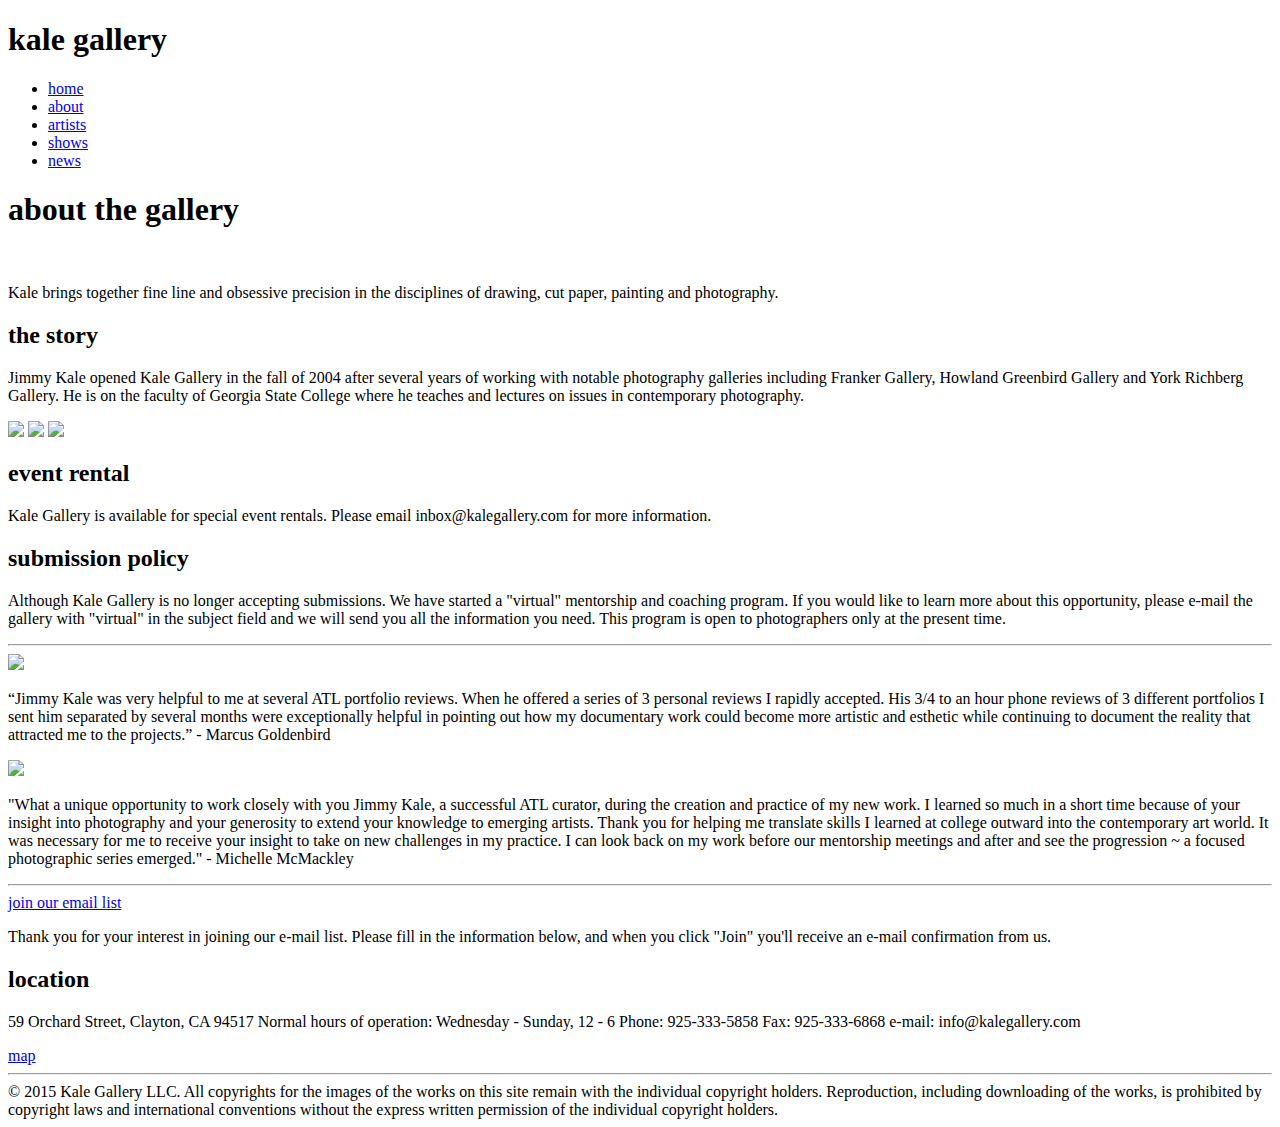
==== about.html @ 8c673200 "Create about.html" ====
<!DOCTYPE html>
<html lang="en">
<head>
    <meta charset="UTF-8">
    <title>Home | Kale Gallery</title>
    <meta name="Author" content="Maria"/>
    <meta name="viewport" content="width=device-width, initial-scale=1">
    <link rel="stylesheet" type="text/css" href="css/main.css">
    <link href="https://fonts.googleapis.com/css?family=Poppins" rel="stylesheet">
</head>    


<body id="about">
    <header>
        <h1 class="kaleheader">kale gallery</h1>
           <nav>
            <ul>
                <li><a class="home-lk" href="index.html">home</a></li>
                <li><a class="about-lk" href="about.html">about</a></li>
                <li><a class="artists-lk" href="artists.html">artists</a></li>
                <li><a class="shows-lk" href="shows.html">shows</a></li>
                <li><a class="news-lk" href="news.html">news</a></li>
            </ul>
        </nav>
        </header>

    <main>
    
<h1> about the gallery</h1>
<img src="project5content/focus/images/16.jpeg" alt="">
<p class="choice">Kale brings together fine line and obsessive precision in the
disciplines of drawing, cut paper, painting and photography.</p>

<section>
<article class="col">
<h2 class="artists">the story</h2>
</article>
<article class="col">
<p>Jimmy Kale opened Kale Gallery in the fall of 2004 after several
years of working with notable photography galleries including Franker Gallery, Howland Greenbird Gallery and York Richberg Gallery. He is on the faculty of Georgia State College where he teaches and lectures on issues in contemporary photography.</p>
</article>
</section>

<section class="pics">
<img src="project5content/focus/images/3.jpg">
<img src="project5content/focus/images/6.jpg">
<img src="project5content/focus/images/30.jpg">
</section>

<section>
<article class="col">
<h2>event rental</h2>
<p>Kale Gallery is available for special event rentals. Please email
inbox@kalegallery.com for more information.</p>
</article>
<article class="col">
<h2>submission policy</h2>
<p>Although Kale Gallery is no longer accepting submissions. We have started a "virtual" mentorship and coaching program. If you would like to learn more about this opportunity, please e-mail the gallery with "virtual" in the subject field and we will send you all the information you need. This program is open to photographers only at the present time.
</p>
</article>
</section>

<hr>

<section>
<article class="col">
<img src="project5content/focus/images/32.jpg">
</article>
<article class="col">
<p class="artists">“Jimmy Kale was very helpful to me at several ATL portfolio reviews. When he offered a series of 3 personal reviews I rapidly accepted. His 3/4 to an hour phone reviews of 3 different portfolios I sent him separated by several months were exceptionally helpful in pointing out how my documentary work could become more artistic and esthetic while continuing to document the reality that attracted me to the projects.” 
- Marcus Goldenbird</p> 
</article>
</section>

<section> 
<article class="col">  
<img src="project5content/focus/images/31.jpg">
</article>
<article class="col">    
<p class="artists">"What a unique opportunity to work closely with you Jimmy Kale, a
successful ATL curator, during the creation and practice of my new work. I learned so much in a short time because of your insight into photography and your generosity to extend your knowledge to emerging artists.  Thank you for helping me translate skills I learned at college outward into the contemporary art world. It was necessary for me to receive your insight to take on new challenges in my practice.  I can
look back on my work before our mentorship meetings and after and see the progression ~ a focused photographic series emerged."  - Michelle McMackley</p>
</article>
</section>  
  
   <hr>
<a class="link2" href="project5content/form.html"> join our email list</a>
<p>Thank you for your interest in joining our e-mail list. Please fill in the information below, and when you click "Join" you'll receive an e-mail confirmation from us.
</p>
<h2>location</h2>
<p>59 Orchard Street, Clayton, CA 94517
        
Normal hours of operation:  Wednesday - Sunday, 12 - 6

Phone: 925-333-5858     Fax: 925-333-6868
e-mail: info@kalegallery.com</p>
<a class="link2" href="https://www.google.com/maps">map</a>
    
    
    </main>
    <hr>
<footer>© 2015 Kale Gallery LLC. All copyrights for the images of the works on this site remain with the individual copyright holders. Reproduction, including downloading of the works, is prohibited by copyright laws and international conventions without the express written permission of the individual copyright holders.</footer>    
    
</body>
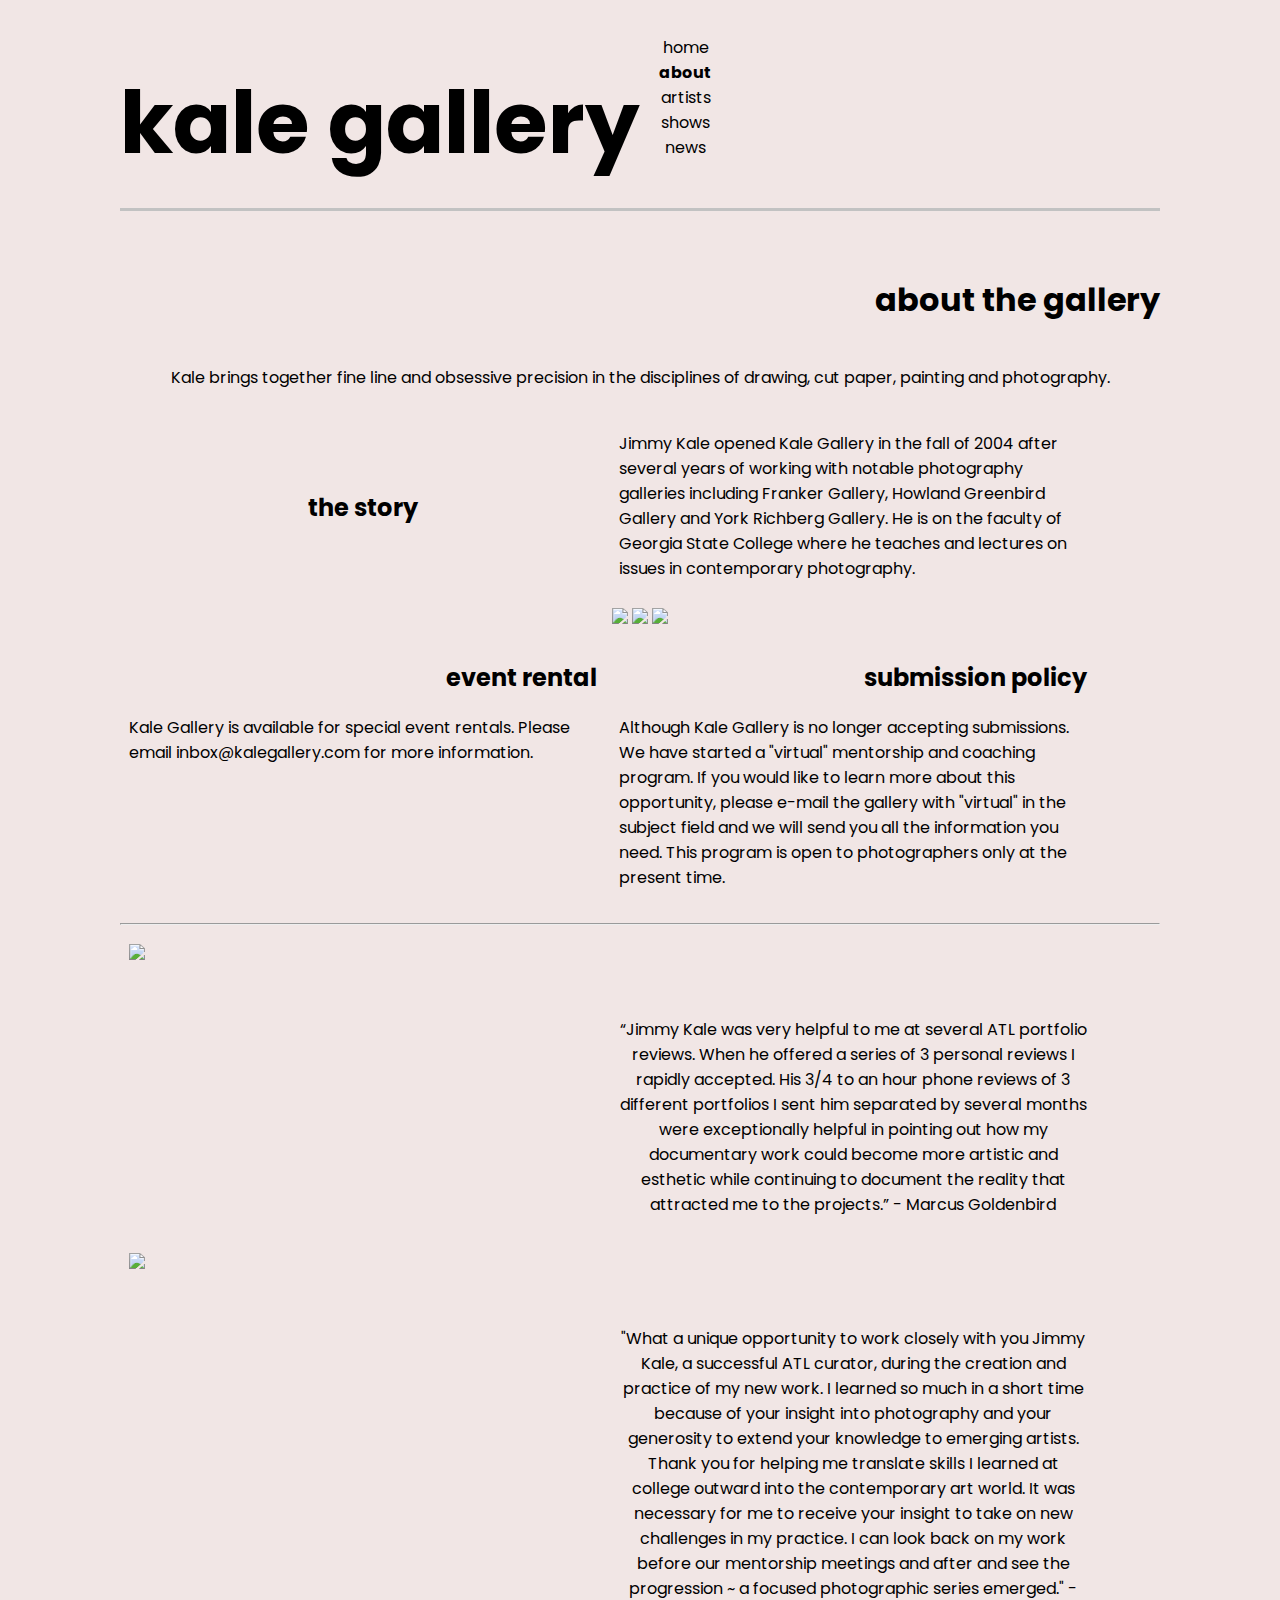
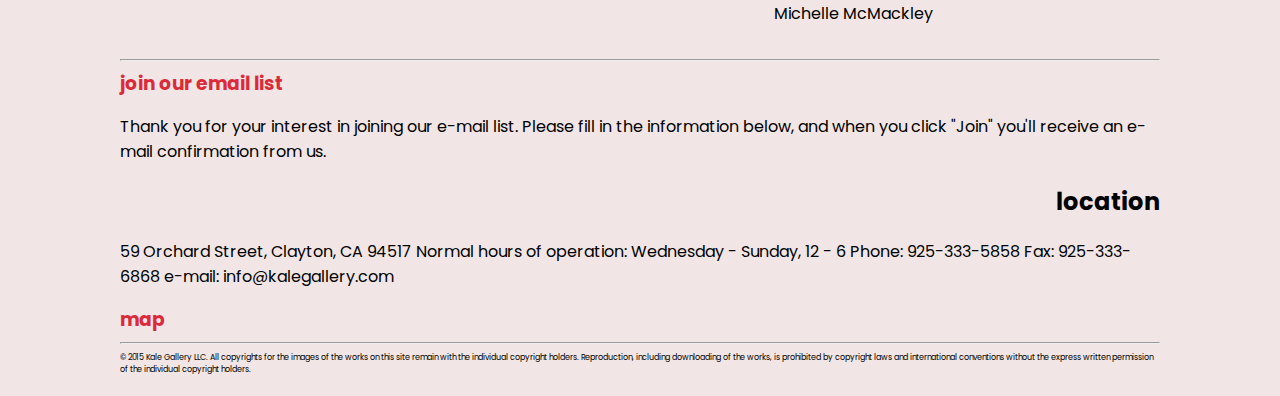
==== commit 84c9a0cf: "deleted css folder" ====
--- a/about.html
+++ b/about.html
@@ -5,9 +5,9 @@
     <title>Home | Kale Gallery</title>
     <meta name="Author" content="Maria"/>
     <meta name="viewport" content="width=device-width, initial-scale=1">
-    <link rel="stylesheet" type="text/css" href="css/main.css">
+    <link rel="stylesheet" type="text/css" href="main.css">
     <link href="https://fonts.googleapis.com/css?family=Poppins" rel="stylesheet">
-</head>    
+</head>
 
 
 <body id="about">
@@ -25,7 +25,7 @@
         </header>
 
     <main>
-    
+
 <h1> about the gallery</h1>
 <img src="project5content/focus/images/16.jpeg" alt="">
 <p class="choice">Kale brings together fine line and obsessive precision in the
@@ -67,38 +67,38 @@
 <img src="project5content/focus/images/32.jpg">
 </article>
 <article class="col">
-<p class="artists">“Jimmy Kale was very helpful to me at several ATL portfolio reviews. When he offered a series of 3 personal reviews I rapidly accepted. His 3/4 to an hour phone reviews of 3 different portfolios I sent him separated by several months were exceptionally helpful in pointing out how my documentary work could become more artistic and esthetic while continuing to document the reality that attracted me to the projects.” 
-- Marcus Goldenbird</p> 
+<p class="artists">“Jimmy Kale was very helpful to me at several ATL portfolio reviews. When he offered a series of 3 personal reviews I rapidly accepted. His 3/4 to an hour phone reviews of 3 different portfolios I sent him separated by several months were exceptionally helpful in pointing out how my documentary work could become more artistic and esthetic while continuing to document the reality that attracted me to the projects.”
+- Marcus Goldenbird</p>
 </article>
 </section>
 
-<section> 
-<article class="col">  
+<section>
+<article class="col">
 <img src="project5content/focus/images/31.jpg">
 </article>
-<article class="col">    
+<article class="col">
 <p class="artists">"What a unique opportunity to work closely with you Jimmy Kale, a
 successful ATL curator, during the creation and practice of my new work. I learned so much in a short time because of your insight into photography and your generosity to extend your knowledge to emerging artists.  Thank you for helping me translate skills I learned at college outward into the contemporary art world. It was necessary for me to receive your insight to take on new challenges in my practice.  I can
 look back on my work before our mentorship meetings and after and see the progression ~ a focused photographic series emerged."  - Michelle McMackley</p>
 </article>
-</section>  
-  
+</section>
+
    <hr>
 <a class="link2" href="project5content/form.html"> join our email list</a>
 <p>Thank you for your interest in joining our e-mail list. Please fill in the information below, and when you click "Join" you'll receive an e-mail confirmation from us.
 </p>
 <h2>location</h2>
 <p>59 Orchard Street, Clayton, CA 94517
-        
+
 Normal hours of operation:  Wednesday - Sunday, 12 - 6
 
 Phone: 925-333-5858     Fax: 925-333-6868
 e-mail: info@kalegallery.com</p>
 <a class="link2" href="https://www.google.com/maps">map</a>
-    
-    
+
+
     </main>
     <hr>
-<footer>© 2015 Kale Gallery LLC. All copyrights for the images of the works on this site remain with the individual copyright holders. Reproduction, including downloading of the works, is prohibited by copyright laws and international conventions without the express written permission of the individual copyright holders.</footer>    
-    
+<footer>© 2015 Kale Gallery LLC. All copyrights for the images of the works on this site remain with the individual copyright holders. Reproduction, including downloading of the works, is prohibited by copyright laws and international conventions without the express written permission of the individual copyright holders.</footer>
+
 </body>
--- a/main.css
+++ b/main.css
@@ -0,0 +1,132 @@
+#home .home-lk,
+#about .about-lk,
+#artists .artists-lk,
+#shows .shows-lk,
+#news .news-lk
+    {
+    color: black;
+    font-weight:bold; 
+}
+
+html{
+    background-color: #F1E6E5;
+}
+body{
+    font-family: 'Poppins', sans-serif;
+    max-width:1040px;
+}
+header{
+    text-decoration: none;
+    text-align: center;
+    display: block;
+}
+nav{
+    list-style: none;
+    padding: 0;
+}
+
+.kaleheader{
+    margin-bottom: 0;
+    font-size: 40pt;
+    text-align: left;
+}
+ul{
+    list-style-type: none;
+}
+li{
+    text-align: center;        
+}
+a{
+    color: black;
+    text-decoration: none;
+}
+.link{
+    font-weight:bold;
+    font-size: 14pt; 
+}
+.link2{
+    font-weight:bold;
+    font-size: 14pt;
+    color: #DB2B39;  
+}
+h1{
+    font-size: 18pt;
+    margin-bottom: 0;
+    text-align: right;
+}
+h2{
+    text-align: right;
+}
+h3{
+    text-align: right;  
+}
+p{
+    font-size: 12pt;
+}
+footer{
+    font-size: 6pt;
+    margin-bottom: 20px;
+}
+img{
+    max-width: 100%;
+}
+figcaption{
+    font-weight: bold;
+    text-align: right;
+}
+.trioimg{
+    padding: .7rem;
+}
+.pics img{
+    display: block;
+    margin: auto;
+}
+ @media screen and (min-width:700px){
+     
+     body{
+         margin: auto;
+     }
+     header{
+         text-align: left;
+         margin-bottom: 65px;
+         border-bottom: solid #C2C2C2 3px;
+     }
+     .kaleheader{
+         font-size: 65pt;
+         display: inline-block;
+         margin-bottom: 20px;
+     }
+     nav{
+         display: inline-block;    
+     }
+     ul{
+         padding-left: 0;
+         margin-left: 15px;
+     }
+     h1{
+         font-size: 24pt;
+     }
+     .pics img{
+         display: inline-block;
+     }
+     .pics{
+         text-align: center;
+     }
+     
+     .col{
+                margin: 5px;
+                display:inline-block;
+                vertical-align: top;
+                text-align: left;
+                width: 45%; 
+                padding:4px;
+     }
+     
+     .choice{
+         text-align: center;
+     }
+     .artists{
+         text-align: center;
+         margin-top: 75px;
+     }
+}
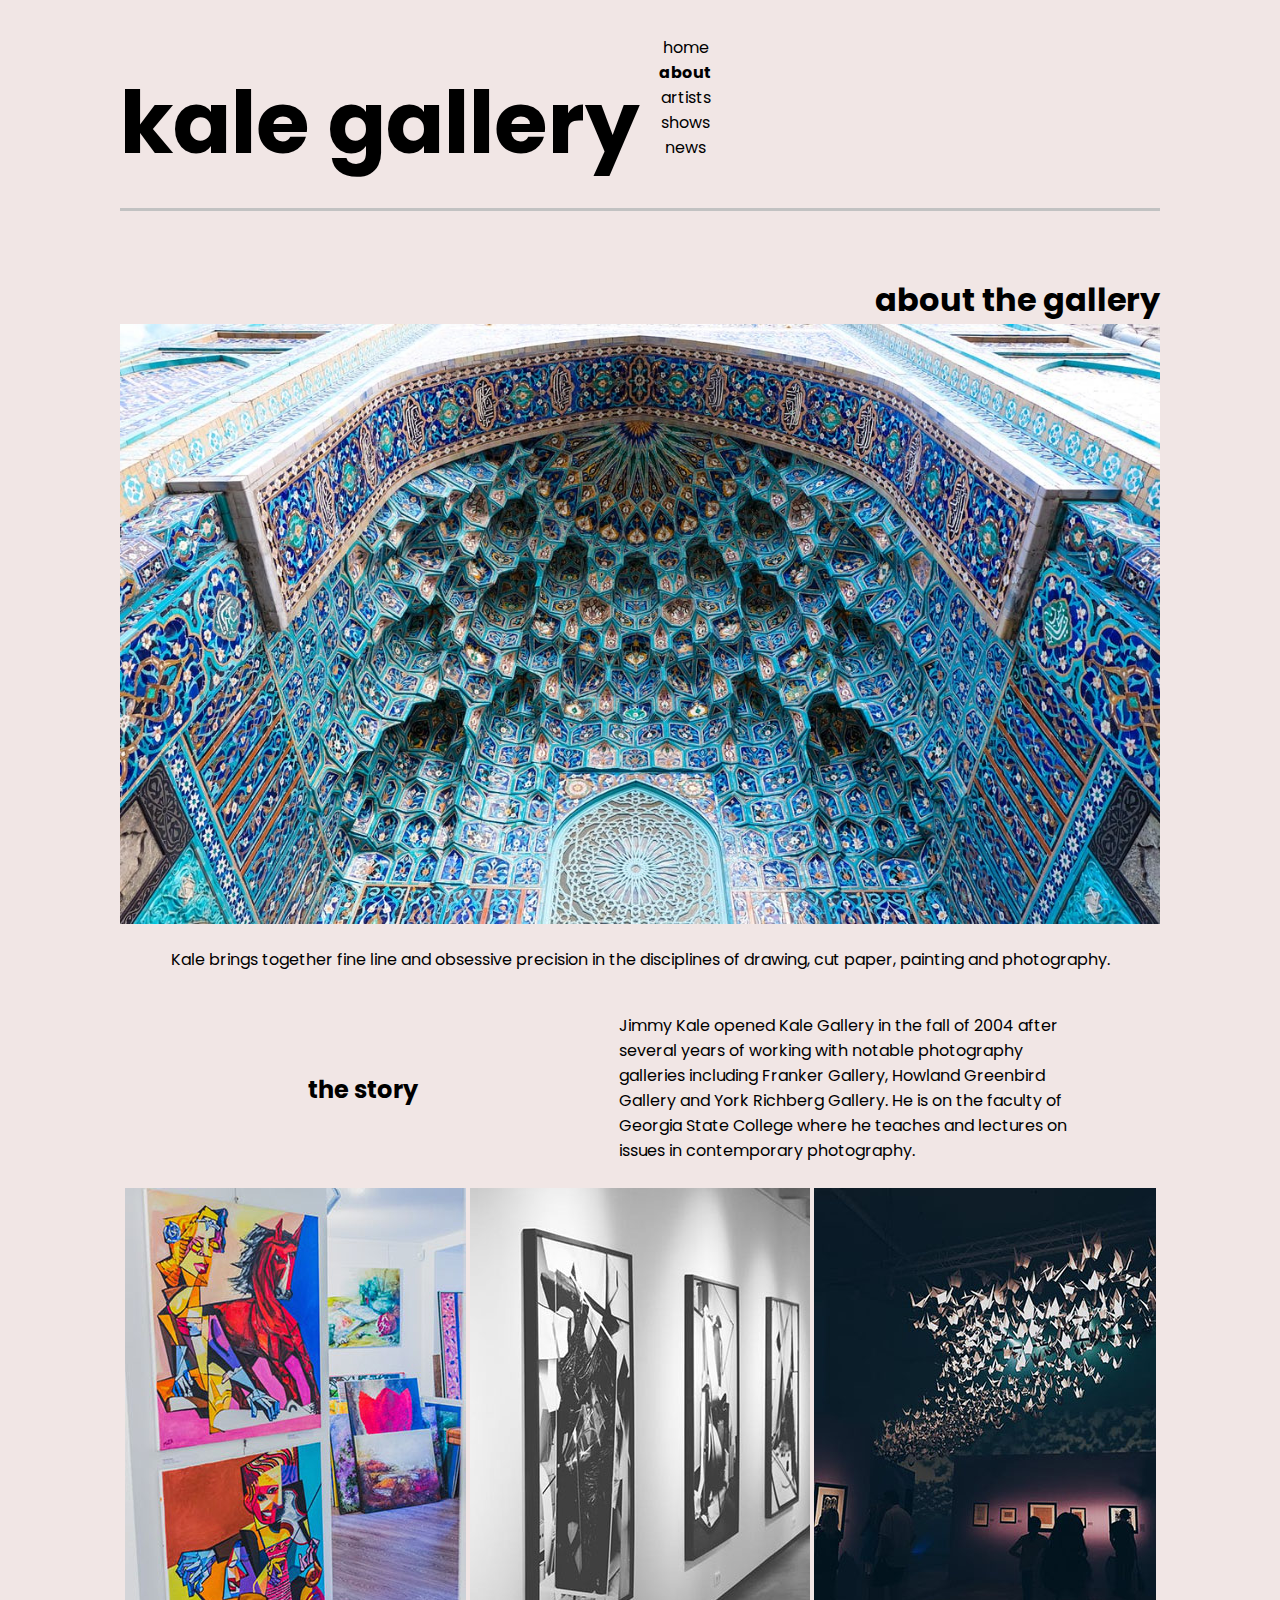
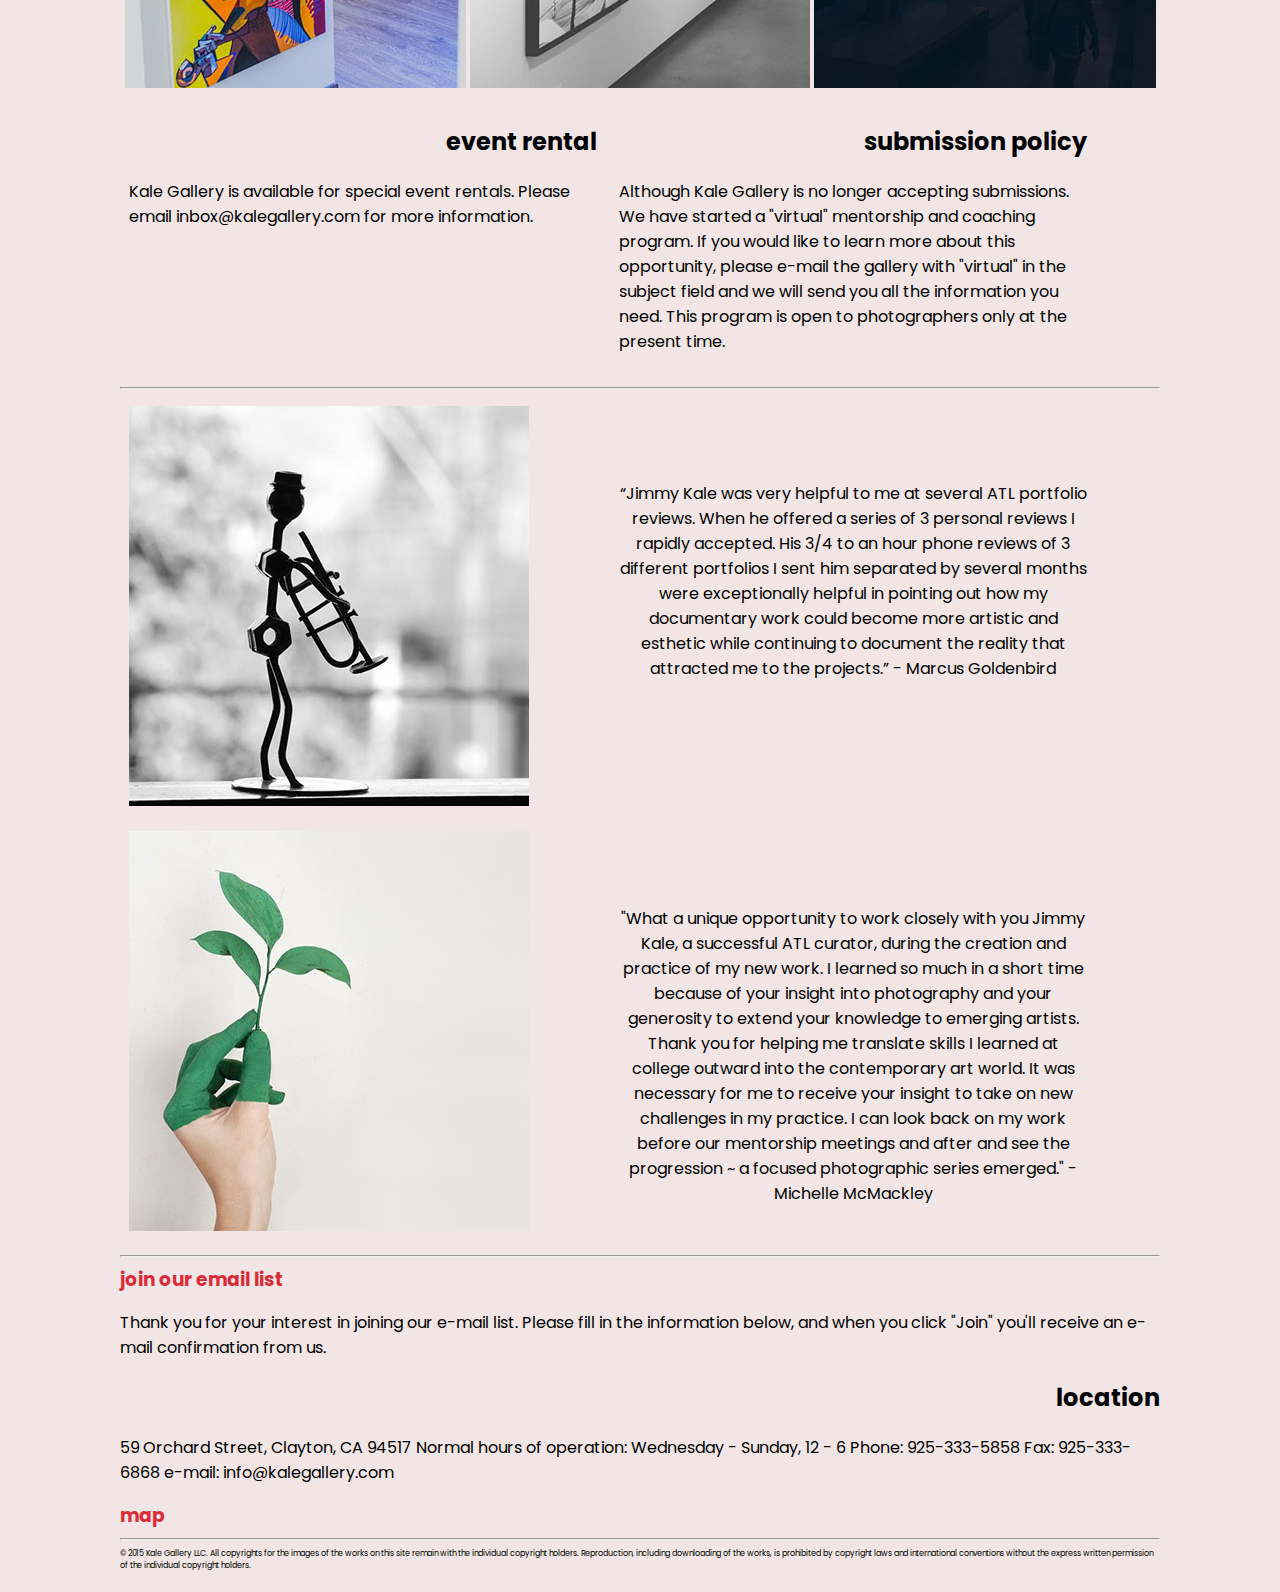
==== commit 573c267e: "deleted image outer folder" ====
--- a/about.html
+++ b/about.html
@@ -27,7 +27,7 @@
     <main>
 
 <h1> about the gallery</h1>
-<img src="project5content/focus/images/16.jpeg" alt="">
+<img src="images/16.jpeg" alt="">
 <p class="choice">Kale brings together fine line and obsessive precision in the
 disciplines of drawing, cut paper, painting and photography.</p>
 
@@ -42,9 +42,9 @@
 </section>
 
 <section class="pics">
-<img src="project5content/focus/images/3.jpg">
-<img src="project5content/focus/images/6.jpg">
-<img src="project5content/focus/images/30.jpg">
+<img src="images/3.jpg">
+<img src="images/6.jpg">
+<img src="images/30.jpg">
 </section>
 
 <section>
@@ -64,7 +64,7 @@
 
 <section>
 <article class="col">
-<img src="project5content/focus/images/32.jpg">
+<img src="images/32.jpg">
 </article>
 <article class="col">
 <p class="artists">“Jimmy Kale was very helpful to me at several ATL portfolio reviews. When he offered a series of 3 personal reviews I rapidly accepted. His 3/4 to an hour phone reviews of 3 different portfolios I sent him separated by several months were exceptionally helpful in pointing out how my documentary work could become more artistic and esthetic while continuing to document the reality that attracted me to the projects.”
@@ -74,7 +74,7 @@
 
 <section>
 <article class="col">
-<img src="project5content/focus/images/31.jpg">
+<img src="images/31.jpg">
 </article>
 <article class="col">
 <p class="artists">"What a unique opportunity to work closely with you Jimmy Kale, a
@@ -84,7 +84,7 @@
 </section>
 
    <hr>
-<a class="link2" href="project5content/form.html"> join our email list</a>
+<a class="link2" href="form/form.html"> join our email list</a>
 <p>Thank you for your interest in joining our e-mail list. Please fill in the information below, and when you click "Join" you'll receive an e-mail confirmation from us.
 </p>
 <h2>location</h2>
